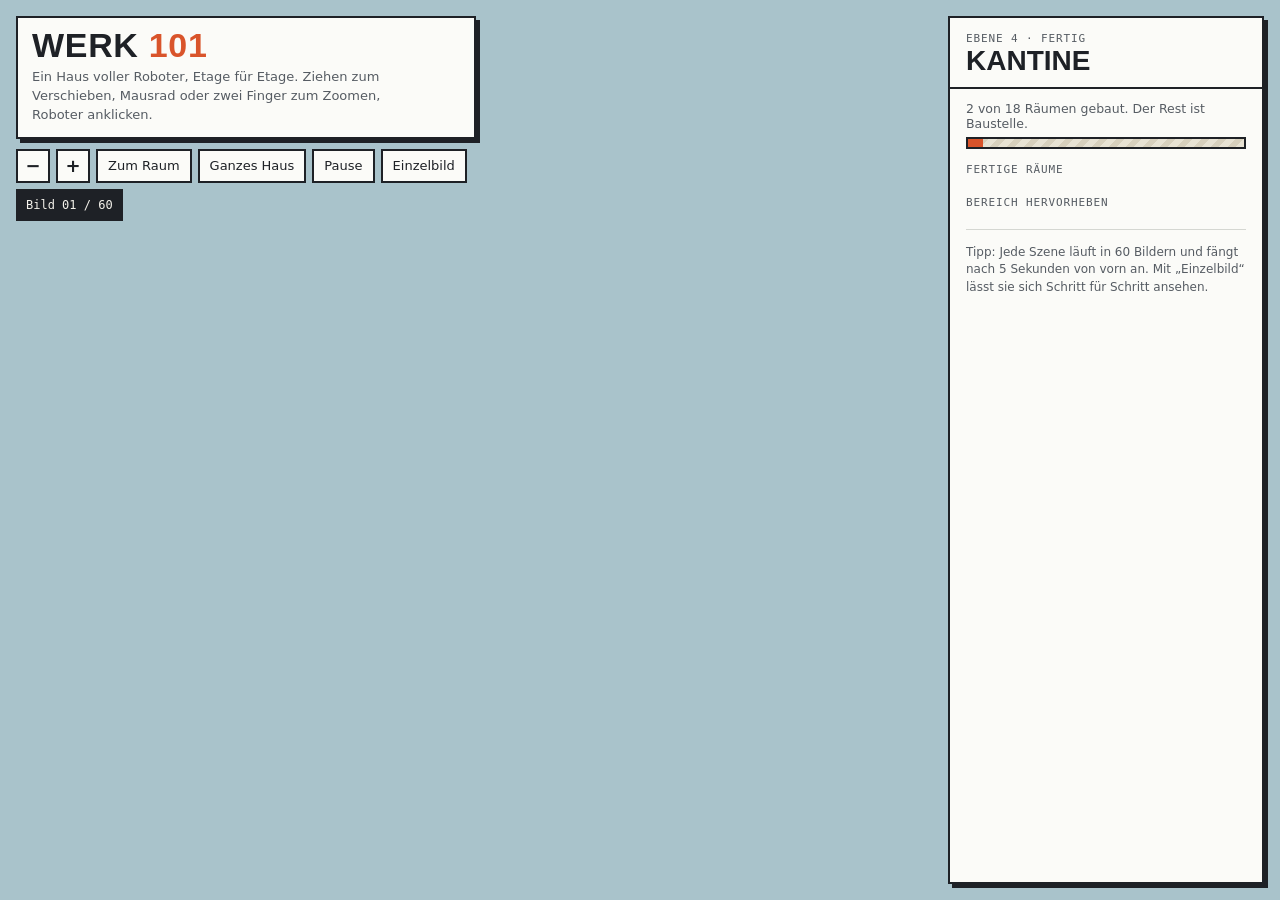
==== index.html @ 757de5e2 "Create index.html for RoboWorld 101" ====
<!doctype html>
<html lang="de">
<head>
<meta charset="utf-8">
<title>RoboWorld 101</title>
<meta http-equiv="refresh" content="0; url=werk101/">
<link rel="canonical" href="werk101/">
</head>
<body>
<p>Weiter zu <a href="werk101/">RoboWorld 101</a> …</p>
</body>
</html>
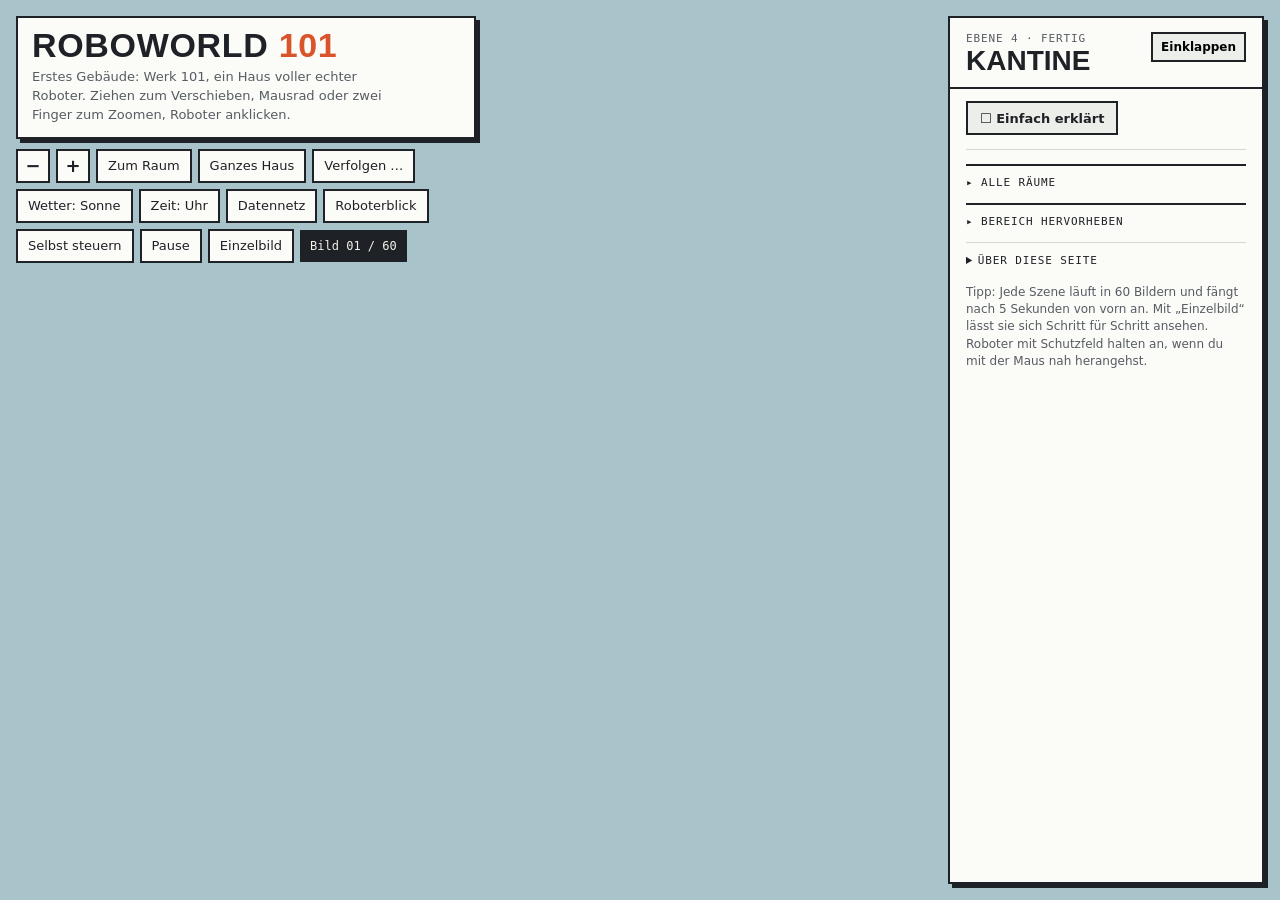
==== commit 92014640: "Favicon: Roboterkopf im Stil der Seite (SVG, ICO, Apple-Touch-Icon), Version 20261018b Co-Authored-B" ====
--- a/index.html
+++ b/index.html
@@ -3,6 +3,9 @@
 <head>
 <meta charset="utf-8">
 <title>RoboWorld 101</title>
+<link rel="icon" href="werk101/favicon.svg" type="image/svg+xml">
+<link rel="icon" href="werk101/favicon.ico" sizes="any">
+<link rel="apple-touch-icon" href="werk101/apple-touch-icon.png">
 <meta http-equiv="refresh" content="0; url=werk101/">
 <link rel="canonical" href="werk101/">
 </head>
